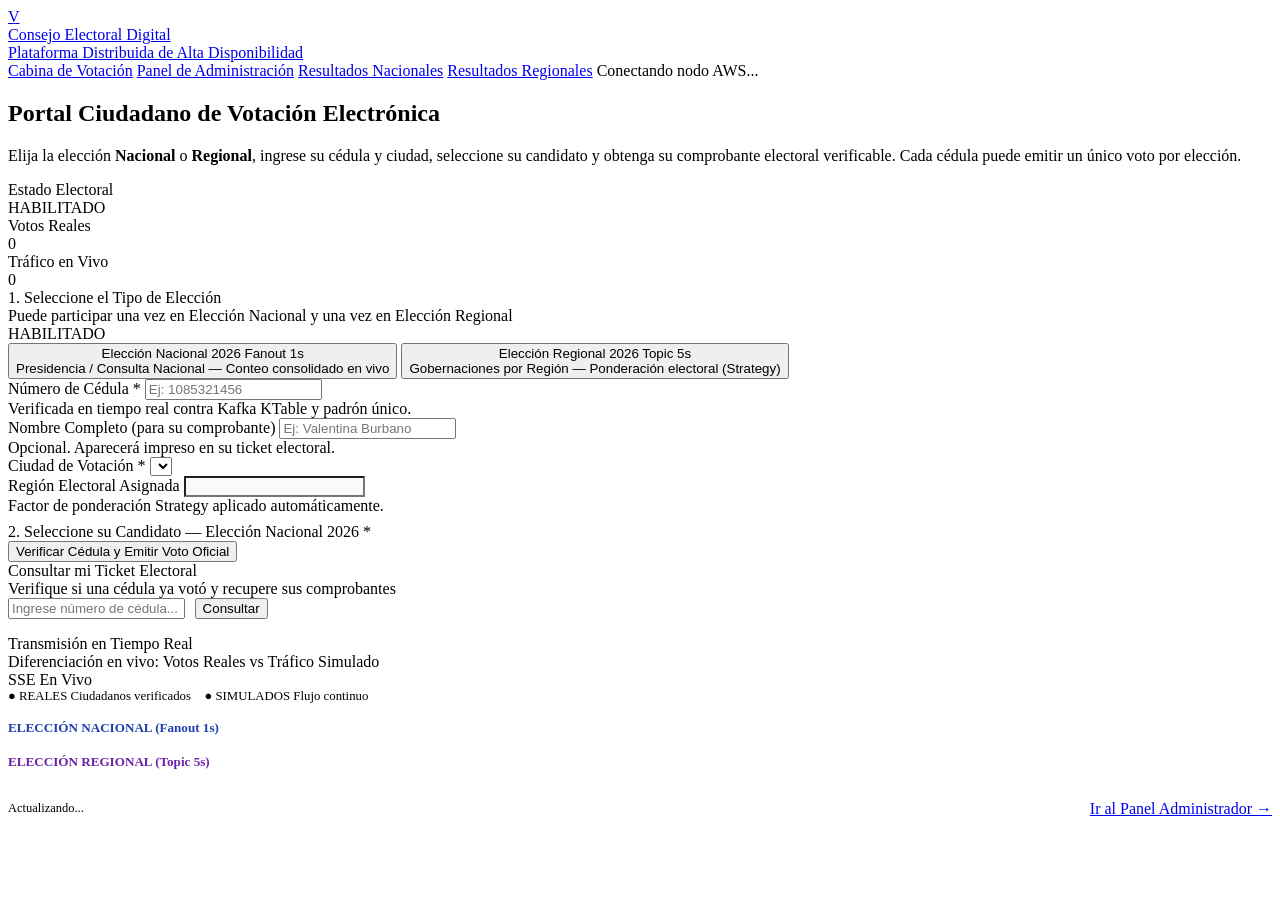
==== backend/voting-edge-node/src/main/resources/static/index.html @ 91b397a7 "feat: arquitectura distribuida AWS ALB, sin Firebase, portal ciudadano con tickets y panel admin en " ====
<!DOCTYPE html>
<html lang="es">
<head>
    <meta charset="UTF-8">
    <meta name="viewport" content="width=device-width, initial-scale=1.0">
    <title>Plataforma Oficial de Votación — Nacional y Regional</title>
    <link rel="stylesheet" href="/styles.css">
</head>
<body>
    <nav class="topbar">
        <div class="topbar-inner">
            <a class="brand" href="/">
                <div class="brand-seal">V</div>
                <div>
                    <div class="brand-title">Consejo Electoral Digital</div>
                    <div class="brand-sub">Plataforma Distribuida de Alta Disponibilidad</div>
                </div>
            </a>
            <div class="nav-links">
                <a class="nav-link active" href="/">Cabina de Votación</a>
                <a class="nav-link" href="/admin.html">Panel de Administración</a>
                <a class="nav-link" href="/dashboard-global.html">Resultados Nacionales</a>
                <a class="nav-link" href="/dashboard-regional.html">Resultados Regionales</a>
                <span class="node-pill" id="nodePill">
                    <span class="pulse-dot"></span>
                    <span id="activeNodeLabel">Conectando nodo AWS...</span>
                </span>
            </div>
        </div>
    </nav>

    <main class="container">
        <section class="hero">
            <div>
                <h1>Portal Ciudadano de Votación Electrónica</h1>
                <p>
                    Elija la elección <strong>Nacional</strong> o <strong>Regional</strong>, ingrese su cédula y ciudad,
                    seleccione su candidato y obtenga su comprobante electoral verificable. Cada cédula puede emitir
                    un único voto por elección.
                </p>
            </div>
            <div class="hero-stats">
                <div class="hero-stat">
                    <div class="hero-stat-label">Estado Electoral</div>
                    <div class="hero-stat-val" id="heroLifecycle">HABILITADO</div>
                </div>
                <div class="hero-stat">
                    <div class="hero-stat-label">Votos Reales</div>
                    <div class="hero-stat-val" id="heroRealVotes">0</div>
                </div>
                <div class="hero-stat">
                    <div class="hero-stat-label">Tráfico en Vivo</div>
                    <div class="hero-stat-val" id="heroTotalVotes">0</div>
                </div>
            </div>
        </section>

        <div class="grid-2">
            <!-- LEFT: Citizen Voting Booth -->
            <div>
                <div class="card">
                    <div class="card-header">
                        <div>
                            <div class="card-title">1. Seleccione el Tipo de Elección</div>
                            <div class="card-subtitle">Puede participar una vez en Elección Nacional y una vez en Elección Regional</div>
                        </div>
                        <span class="badge badge-ok" id="stateBadge">HABILITADO</span>
                    </div>

                    <div class="election-tabs">
                        <button type="button" class="election-tab active" id="tabNacional" onclick="selectElection('NACIONAL')">
                            <div class="election-tab-title">
                                <span>Elección Nacional 2026</span>
                                <span class="badge badge-nac">Fanout 1s</span>
                            </div>
                            <div class="election-tab-desc">Presidencia / Consulta Nacional — Conteo consolidado en vivo</div>
                        </button>
                        <button type="button" class="election-tab" id="tabRegional" onclick="selectElection('REGIONAL')">
                            <div class="election-tab-title">
                                <span>Elección Regional 2026</span>
                                <span class="badge badge-reg">Topic 5s</span>
                            </div>
                            <div class="election-tab-desc">Gobernaciones por Región — Ponderación electoral (Strategy)</div>
                        </button>
                    </div>

                    <form id="voteForm" onsubmit="submitCitizenVote(event)">
                        <div class="form-row">
                            <div class="form-group">
                                <label for="cedulaInput">Número de Cédula *</label>
                                <input type="text" id="cedulaInput" placeholder="Ej: 1085321456" minlength="3" maxlength="64" required>
                                <div class="helper-text">Verificada en tiempo real contra Kafka KTable y padrón único.</div>
                            </div>
                            <div class="form-group">
                                <label for="voterNameInput">Nombre Completo (para su comprobante)</label>
                                <input type="text" id="voterNameInput" placeholder="Ej: Valentina Burbano" maxlength="100">
                                <div class="helper-text">Opcional. Aparecerá impreso en su ticket electoral.</div>
                            </div>
                        </div>

                        <div class="form-row">
                            <div class="form-group">
                                <label for="citySelect">Ciudad de Votación *</label>
                                <select id="citySelect" required onchange="onCityChanged()"></select>
                            </div>
                            <div class="form-group">
                                <label for="regionDisplay">Región Electoral Asignada</label>
                                <input type="text" id="regionDisplay" readonly style="background: #f8fafc; font-weight: 700;">
                                <div class="helper-text" id="regionWeightHint">Factor de ponderación Strategy aplicado automáticamente.</div>
                            </div>
                        </div>

                        <div style="margin-top: 0.5rem;">
                            <label id="ballotTitle">2. Seleccione su Candidato — Elección Nacional 2026 *</label>
                            <div class="ballot-grid" id="ballotGrid"></div>
                        </div>

                        <button type="submit" class="btn btn-success btn-block" id="submitVoteBtn">
                            Verificar Cédula y Emitir Voto Oficial
                        </button>
                    </form>

                    <div id="voteFeedback"></div>
                    <div id="ticketContainer"></div>
                </div>
            </div>

            <!-- RIGHT: Ticket Verification + Live Snapshot -->
            <div>
                <div class="card">
                    <div class="card-header">
                        <div>
                            <div class="card-title">Consultar mi Ticket Electoral</div>
                            <div class="card-subtitle">Verifique si una cédula ya votó y recupere sus comprobantes</div>
                        </div>
                    </div>
                    <form onsubmit="lookupTickets(event)" style="display: flex; gap: 0.6rem;">
                        <input type="text" id="lookupCedulaInput" placeholder="Ingrese número de cédula..." required>
                        <button type="submit" class="btn btn-primary">Consultar</button>
                    </form>
                    <div id="lookupResults" style="margin-top: 1rem;"></div>
                </div>

                <div class="card">
                    <div class="card-header">
                        <div>
                            <div class="card-title">Transmisión en Tiempo Real</div>
                            <div class="card-subtitle">Diferenciación en vivo: Votos Reales vs Tráfico Simulado</div>
                        </div>
                        <span class="badge badge-ok" id="sseBadge">SSE En Vivo</span>
                    </div>

                    <div style="display: flex; gap: 0.85rem; margin-bottom: 1rem; font-size: 0.8rem;">
                        <span><span class="badge badge-real">● REALES</span> Ciudadanos verificados</span>
                        <span><span class="badge badge-sim">● SIMULADOS</span> Flujo continuo</span>
                    </div>

                    <div id="livePreviewNational" style="margin-bottom: 1.15rem;">
                        <div style="font-size: 0.82rem; font-weight: 800; color: #1e40af; margin-bottom: 0.5rem;">
                            ELECCIÓN NACIONAL (Fanout 1s)
                        </div>
                        <div id="previewNacBars"></div>
                    </div>

                    <div id="livePreviewRegional">
                        <div style="font-size: 0.82rem; font-weight: 800; color: #6b21a8; margin-bottom: 0.5rem;">
                            ELECCIÓN REGIONAL (Topic 5s)
                        </div>
                        <div id="previewRegBars"></div>
                    </div>

                    <div style="margin-top: 1rem; padding-top: 0.85rem; border-top: 1px solid var(--border); display: flex; justify-content: space-between; align-items: center;">
                        <span style="font-size: 0.78rem; color: var(--ink-soft);" id="previewUpdated">Actualizando...</span>
                        <a href="/admin.html" class="btn btn-outline btn-sm">Ir al Panel Administrador →</a>
                    </div>
                </div>
            </div>
        </div>
    </main>

    <script src="/app.js"></script>
</body>
</html>
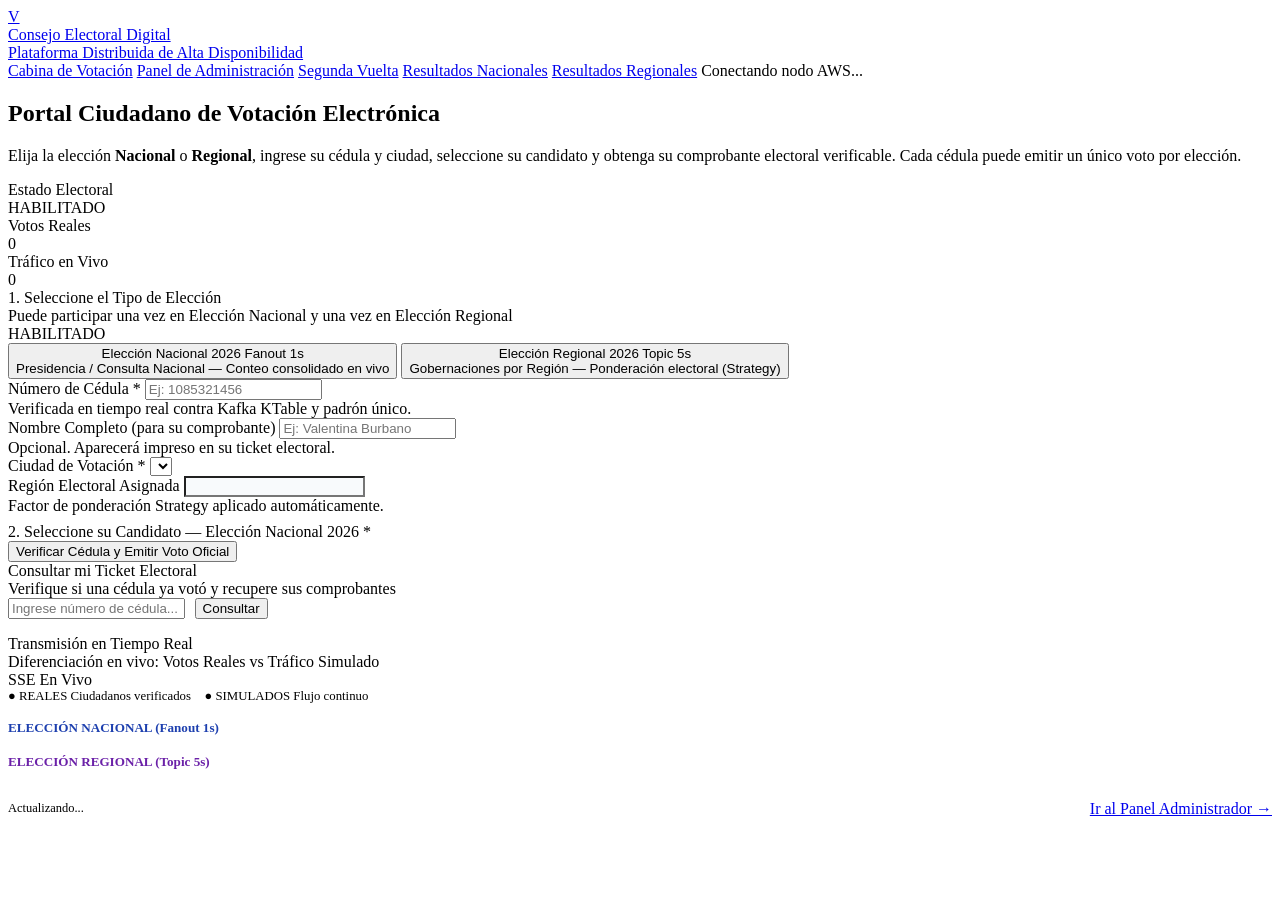
==== commit 2b58a7f3: "feat: consistencia multi-nodo reales/simulados, bloqueo por suplantacion, prediccion segunda vuelta " ====
--- a/backend/voting-edge-node/src/main/resources/static/index.html
+++ b/backend/voting-edge-node/src/main/resources/static/index.html
@@ -19,6 +19,7 @@
             <div class="nav-links">
                 <a class="nav-link active" href="/">Cabina de Votación</a>
                 <a class="nav-link" href="/admin.html">Panel de Administración</a>
+                <a class="nav-link" href="/prediccion.html">Segunda Vuelta</a>
                 <a class="nav-link" href="/dashboard-global.html">Resultados Nacionales</a>
                 <a class="nav-link" href="/dashboard-regional.html">Resultados Regionales</a>
                 <span class="node-pill" id="nodePill">
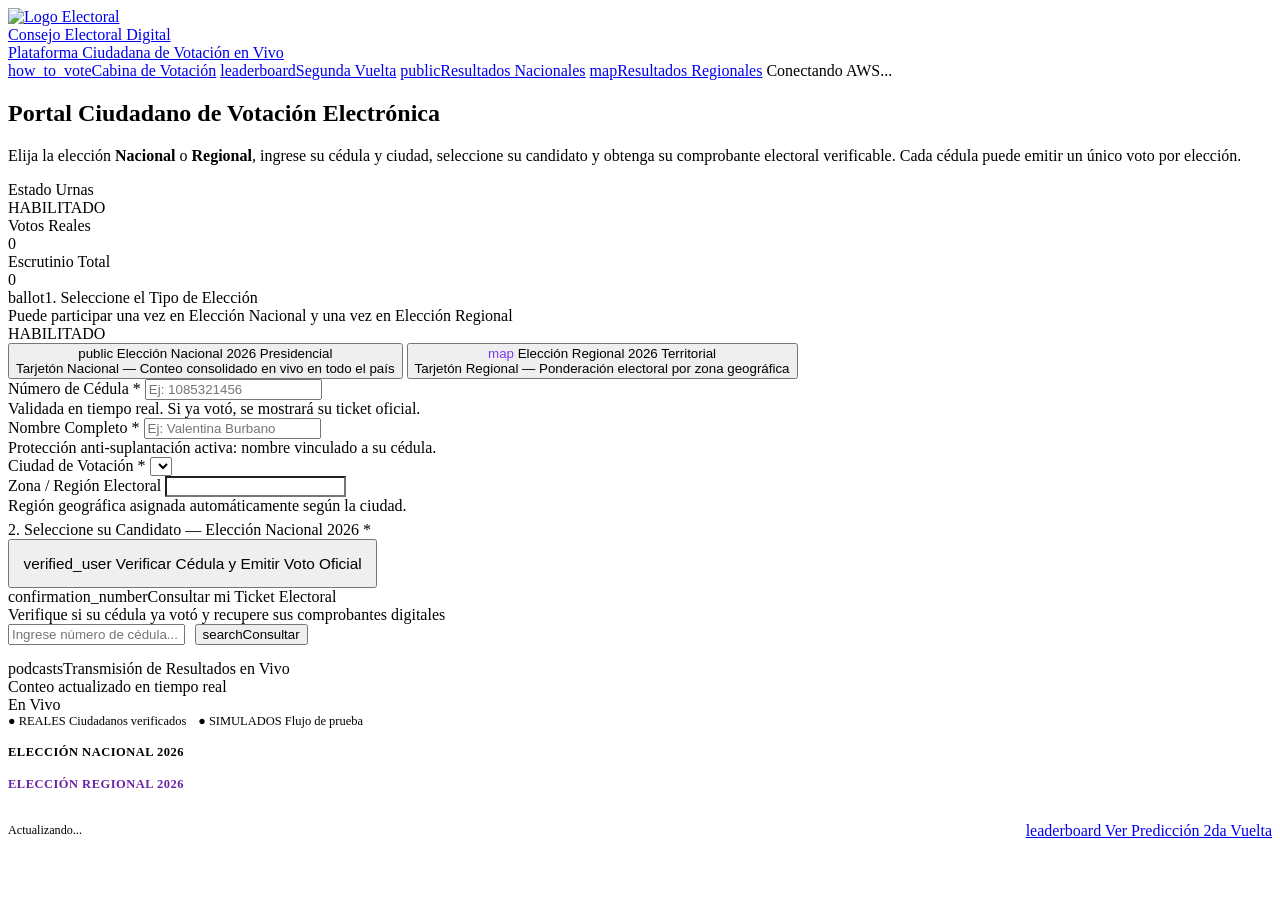
==== commit b9fc69da: "feat: UI/UX #20B2A6, mapa interactivo Colombia en vivo, acceso admin oculto en logo, retratos y bot " ====
--- a/backend/voting-edge-node/src/main/resources/static/index.html
+++ b/backend/voting-edge-node/src/main/resources/static/index.html
@@ -3,28 +3,30 @@
 <head>
     <meta charset="UTF-8">
     <meta name="viewport" content="width=device-width, initial-scale=1.0">
-    <title>Plataforma Oficial de Votación — Nacional y Regional</title>
+    <title>Cabina Oficial de Votación — Nacional y Regional</title>
     <link rel="stylesheet" href="/styles.css">
 </head>
 <body>
     <nav class="topbar">
         <div class="topbar-inner">
-            <a class="brand" href="/">
-                <div class="brand-seal">V</div>
+            <!-- Logo personalizado: acceso oculto al Panel de Administración -->
+            <a class="brand" href="/admin.html" title="Consejo Electoral Digital">
+                <div class="brand-logo-wrap">
+                    <img src="/assets/logo.png" alt="Logo Electoral">
+                </div>
                 <div>
                     <div class="brand-title">Consejo Electoral Digital</div>
-                    <div class="brand-sub">Plataforma Distribuida de Alta Disponibilidad</div>
+                    <div class="brand-sub">Plataforma Ciudadana de Votación en Vivo</div>
                 </div>
             </a>
             <div class="nav-links">
-                <a class="nav-link active" href="/">Cabina de Votación</a>
-                <a class="nav-link" href="/admin.html">Panel de Administración</a>
-                <a class="nav-link" href="/prediccion.html">Segunda Vuelta</a>
-                <a class="nav-link" href="/dashboard-global.html">Resultados Nacionales</a>
-                <a class="nav-link" href="/dashboard-regional.html">Resultados Regionales</a>
+                <a class="nav-link active" href="/"><span class="ms ms-sm">how_to_vote</span>Cabina de Votación</a>
+                <a class="nav-link" href="/prediccion.html"><span class="ms ms-sm">leaderboard</span>Segunda Vuelta</a>
+                <a class="nav-link" href="/dashboard-global.html"><span class="ms ms-sm">public</span>Resultados Nacionales</a>
+                <a class="nav-link" href="/dashboard-regional.html"><span class="ms ms-sm">map</span>Resultados Regionales</a>
                 <span class="node-pill" id="nodePill">
                     <span class="pulse-dot"></span>
-                    <span id="activeNodeLabel">Conectando nodo AWS...</span>
+                    <span id="activeNodeLabel">Conectando AWS...</span>
                 </span>
             </div>
         </div>
@@ -42,7 +44,7 @@
             </div>
             <div class="hero-stats">
                 <div class="hero-stat">
-                    <div class="hero-stat-label">Estado Electoral</div>
+                    <div class="hero-stat-label">Estado Urnas</div>
                     <div class="hero-stat-val" id="heroLifecycle">HABILITADO</div>
                 </div>
                 <div class="hero-stat">
@@ -50,7 +52,7 @@
                     <div class="hero-stat-val" id="heroRealVotes">0</div>
                 </div>
                 <div class="hero-stat">
-                    <div class="hero-stat-label">Tráfico en Vivo</div>
+                    <div class="hero-stat-label">Escrutinio Total</div>
                     <div class="hero-stat-val" id="heroTotalVotes">0</div>
                 </div>
             </div>
@@ -62,7 +64,7 @@
                 <div class="card">
                     <div class="card-header">
                         <div>
-                            <div class="card-title">1. Seleccione el Tipo de Elección</div>
+                            <div class="card-title"><span class="ms">ballot</span>1. Seleccione el Tipo de Elección</div>
                             <div class="card-subtitle">Puede participar una vez en Elección Nacional y una vez en Elección Regional</div>
                         </div>
                         <span class="badge badge-ok" id="stateBadge">HABILITADO</span>
@@ -71,17 +73,17 @@
                     <div class="election-tabs">
                         <button type="button" class="election-tab active" id="tabNacional" onclick="selectElection('NACIONAL')">
                             <div class="election-tab-title">
-                                <span>Elección Nacional 2026</span>
-                                <span class="badge badge-nac">Fanout 1s</span>
+                                <span><span class="ms ms-sm" style="color: var(--brand-dark);">public</span> Elección Nacional 2026</span>
+                                <span class="badge badge-brand">Presidencial</span>
                             </div>
-                            <div class="election-tab-desc">Presidencia / Consulta Nacional — Conteo consolidado en vivo</div>
+                            <div class="election-tab-desc">Tarjetón Nacional — Conteo consolidado en vivo en todo el país</div>
                         </button>
                         <button type="button" class="election-tab" id="tabRegional" onclick="selectElection('REGIONAL')">
                             <div class="election-tab-title">
-                                <span>Elección Regional 2026</span>
-                                <span class="badge badge-reg">Topic 5s</span>
+                                <span><span class="ms ms-sm" style="color: #7c3aed;">map</span> Elección Regional 2026</span>
+                                <span class="badge badge-reg">Territorial</span>
                             </div>
-                            <div class="election-tab-desc">Gobernaciones por Región — Ponderación electoral (Strategy)</div>
+                            <div class="election-tab-desc">Tarjetón Regional — Ponderación electoral por zona geográfica</div>
                         </button>
                     </div>
 
@@ -90,12 +92,12 @@
                             <div class="form-group">
                                 <label for="cedulaInput">Número de Cédula *</label>
                                 <input type="text" id="cedulaInput" placeholder="Ej: 1085321456" minlength="3" maxlength="64" required>
-                                <div class="helper-text">Verificada en tiempo real contra Kafka KTable y padrón único.</div>
+                                <div class="helper-text">Validada en tiempo real. Si ya votó, se mostrará su ticket oficial.</div>
                             </div>
                             <div class="form-group">
-                                <label for="voterNameInput">Nombre Completo (para su comprobante)</label>
-                                <input type="text" id="voterNameInput" placeholder="Ej: Valentina Burbano" maxlength="100">
-                                <div class="helper-text">Opcional. Aparecerá impreso en su ticket electoral.</div>
+                                <label for="voterNameInput">Nombre Completo *</label>
+                                <input type="text" id="voterNameInput" placeholder="Ej: Valentina Burbano" maxlength="100" required>
+                                <div class="helper-text">Protección anti-suplantación activa: nombre vinculado a su cédula.</div>
                             </div>
                         </div>
 
@@ -105,19 +107,19 @@
                                 <select id="citySelect" required onchange="onCityChanged()"></select>
                             </div>
                             <div class="form-group">
-                                <label for="regionDisplay">Región Electoral Asignada</label>
-                                <input type="text" id="regionDisplay" readonly style="background: #f8fafc; font-weight: 700;">
-                                <div class="helper-text" id="regionWeightHint">Factor de ponderación Strategy aplicado automáticamente.</div>
+                                <label for="regionDisplay">Zona / Región Electoral</label>
+                                <input type="text" id="regionDisplay" readonly style="background: var(--surface-soft); font-weight: 700;">
+                                <div class="helper-text" id="regionWeightHint">Región geográfica asignada automáticamente según la ciudad.</div>
                             </div>
                         </div>
 
-                        <div style="margin-top: 0.5rem;">
+                        <div style="margin-top: 0.4rem;">
                             <label id="ballotTitle">2. Seleccione su Candidato — Elección Nacional 2026 *</label>
                             <div class="ballot-grid" id="ballotGrid"></div>
                         </div>
 
-                        <button type="submit" class="btn btn-success btn-block" id="submitVoteBtn">
-                            Verificar Cédula y Emitir Voto Oficial
+                        <button type="submit" class="btn btn-primary btn-block" id="submitVoteBtn" style="padding: 0.85rem; font-size: 0.96rem;">
+                            <span class="ms">verified_user</span> Verificar Cédula y Emitir Voto Oficial
                         </button>
                     </form>
 
@@ -126,53 +128,55 @@
                 </div>
             </div>
 
-            <!-- RIGHT: Ticket Verification + Live Snapshot -->
+            <!-- RIGHT: Ticket Lookup + Live Results Preview -->
             <div>
                 <div class="card">
                     <div class="card-header">
                         <div>
-                            <div class="card-title">Consultar mi Ticket Electoral</div>
-                            <div class="card-subtitle">Verifique si una cédula ya votó y recupere sus comprobantes</div>
+                            <div class="card-title"><span class="ms">confirmation_number</span>Consultar mi Ticket Electoral</div>
+                            <div class="card-subtitle">Verifique si su cédula ya votó y recupere sus comprobantes digitales</div>
                         </div>
                     </div>
                     <form onsubmit="lookupTickets(event)" style="display: flex; gap: 0.6rem;">
                         <input type="text" id="lookupCedulaInput" placeholder="Ingrese número de cédula..." required>
-                        <button type="submit" class="btn btn-primary">Consultar</button>
+                        <button type="submit" class="btn btn-dark"><span class="ms ms-sm">search</span>Consultar</button>
                     </form>
-                    <div id="lookupResults" style="margin-top: 1rem;"></div>
+                    <div id="lookupResults" style="margin-top: 0.9rem;"></div>
                 </div>
 
                 <div class="card">
                     <div class="card-header">
                         <div>
-                            <div class="card-title">Transmisión en Tiempo Real</div>
-                            <div class="card-subtitle">Diferenciación en vivo: Votos Reales vs Tráfico Simulado</div>
+                            <div class="card-title"><span class="ms">podcasts</span>Transmisión de Resultados en Vivo</div>
+                            <div class="card-subtitle">Conteo actualizado en tiempo real</div>
                         </div>
-                        <span class="badge badge-ok" id="sseBadge">SSE En Vivo</span>
+                        <span class="badge badge-ok" id="sseBadge">En Vivo</span>
                     </div>
 
-                    <div style="display: flex; gap: 0.85rem; margin-bottom: 1rem; font-size: 0.8rem;">
+                    <div style="display: flex; gap: 0.75rem; flex-wrap: wrap; margin-bottom: 1rem; font-size: 0.78rem;">
                         <span><span class="badge badge-real">● REALES</span> Ciudadanos verificados</span>
-                        <span><span class="badge badge-sim">● SIMULADOS</span> Flujo continuo</span>
+                        <span><span class="badge badge-brand">● SIMULADOS</span> Flujo de prueba</span>
                     </div>
 
-                    <div id="livePreviewNational" style="margin-bottom: 1.15rem;">
-                        <div style="font-size: 0.82rem; font-weight: 800; color: #1e40af; margin-bottom: 0.5rem;">
-                            ELECCIÓN NACIONAL (Fanout 1s)
+                    <div style="margin-bottom: 1.1rem;">
+                        <div style="font-size: 0.78rem; font-weight: 800; color: var(--brand-darker); text-transform: uppercase; letter-spacing: 0.04em; margin-bottom: 0.5rem;">
+                            Elección Nacional 2026
                         </div>
                         <div id="previewNacBars"></div>
                     </div>
 
-                    <div id="livePreviewRegional">
-                        <div style="font-size: 0.82rem; font-weight: 800; color: #6b21a8; margin-bottom: 0.5rem;">
-                            ELECCIÓN REGIONAL (Topic 5s)
+                    <div>
+                        <div style="font-size: 0.78rem; font-weight: 800; color: #6b21a8; text-transform: uppercase; letter-spacing: 0.04em; margin-bottom: 0.5rem;">
+                            Elección Regional 2026
                         </div>
                         <div id="previewRegBars"></div>
                     </div>
 
-                    <div style="margin-top: 1rem; padding-top: 0.85rem; border-top: 1px solid var(--border); display: flex; justify-content: space-between; align-items: center;">
-                        <span style="font-size: 0.78rem; color: var(--ink-soft);" id="previewUpdated">Actualizando...</span>
-                        <a href="/admin.html" class="btn btn-outline btn-sm">Ir al Panel Administrador →</a>
+                    <div style="margin-top: 1rem; padding-top: 0.85rem; border-top: 1px solid var(--border); display: flex; justify-content: space-between; align-items: center; flex-wrap: wrap; gap: 0.5rem;">
+                        <span style="font-size: 0.76rem; color: var(--ink-soft);" id="previewUpdated">Actualizando...</span>
+                        <a href="/prediccion.html" class="btn btn-outline btn-sm">
+                            <span class="ms ms-sm">leaderboard</span> Ver Predicción 2da Vuelta
+                        </a>
                     </div>
                 </div>
             </div>
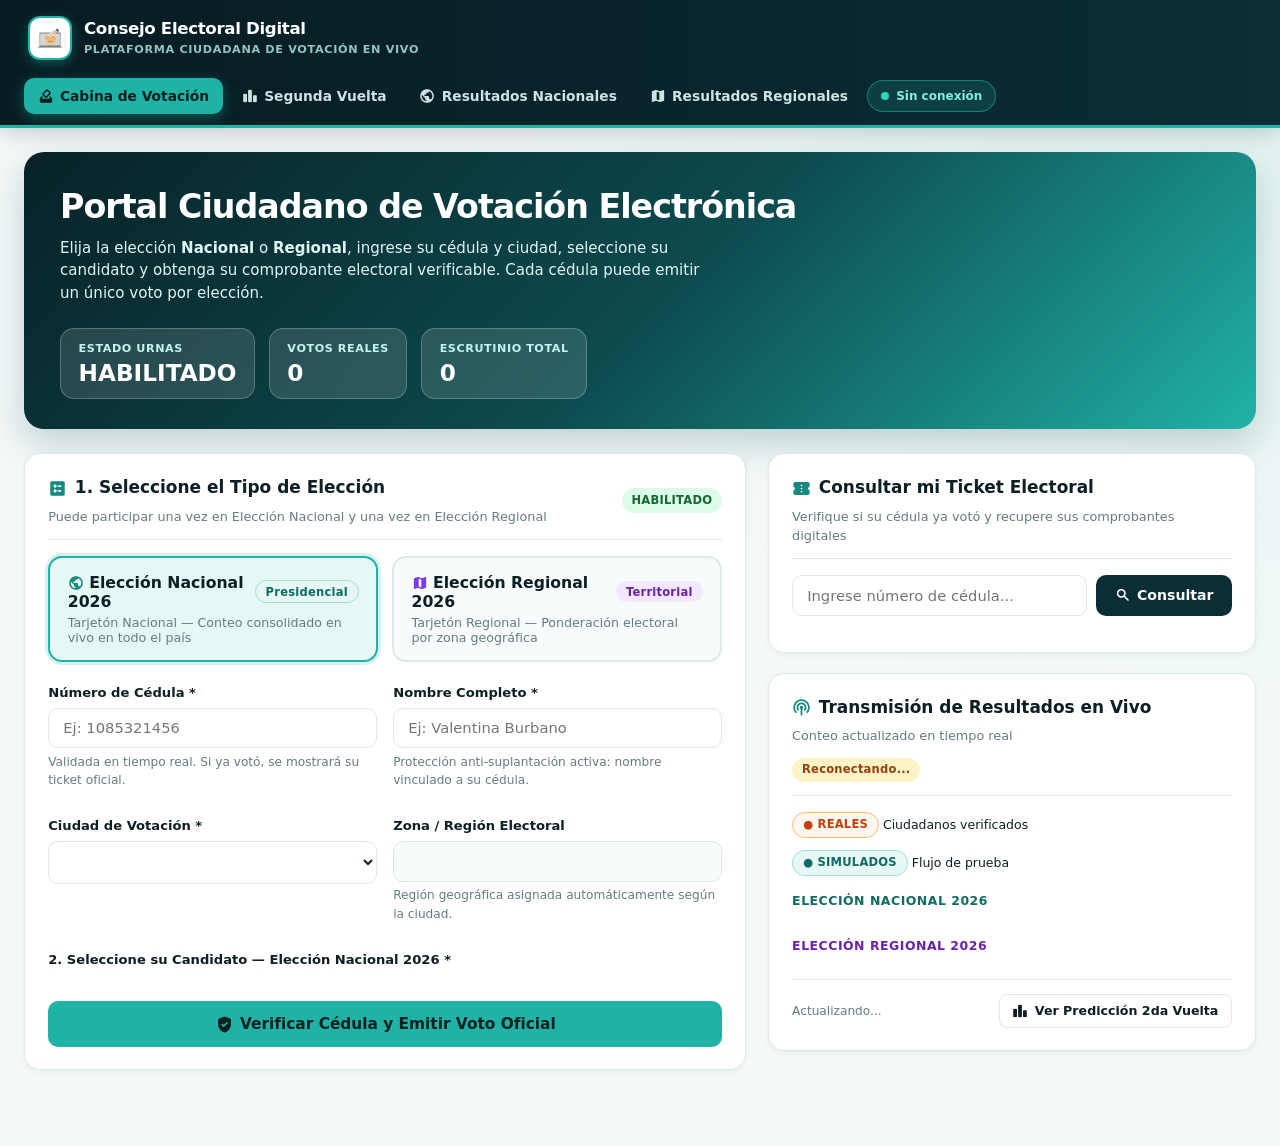
==== commit f30b0e35: "refactor(edge): actualizar integracion con dto y repositorios del dominio comun y sincronizar static" ====
--- a/backend/voting-edge-node/src/main/resources/static/index.html
+++ b/backend/voting-edge-node/src/main/resources/static/index.html
@@ -1,10 +1,10 @@
-<!DOCTYPE html>
+﻿<!DOCTYPE html>
 <html lang="es">
 <head>
     <meta charset="UTF-8">
     <meta name="viewport" content="width=device-width, initial-scale=1.0">
     <title>Cabina Oficial de Votación — Nacional y Regional</title>
-    <link rel="stylesheet" href="/styles.css">
+    <link rel="stylesheet" href="css/styles.css">
 </head>
 <body>
     <nav class="topbar">
@@ -12,7 +12,7 @@
             <!-- Logo personalizado: acceso oculto al Panel de Administración -->
             <a class="brand" href="/admin.html" title="Consejo Electoral Digital">
                 <div class="brand-logo-wrap">
-                    <img src="/assets/logo.png" alt="Logo Electoral">
+                    <img src="assets/logo.png" alt="Logo Electoral">
                 </div>
                 <div>
                     <div class="brand-title">Consejo Electoral Digital</div>
@@ -183,6 +183,6 @@
         </div>
     </main>
 
-    <script src="/app.js"></script>
+    <script src="js/app.js"></script>
 </body>
 </html>
--- a/backend/voting-edge-node/src/main/resources/static/css/styles.css
+++ b/backend/voting-edge-node/src/main/resources/static/css/styles.css
@@ -0,0 +1,883 @@
+@import url('https://fonts.googleapis.com/css2?family=Plus+Jakarta+Sans:wght@400;500;600;700;800&family=JetBrains+Mono:wght@500;700&display=swap');
+@import url('https://fonts.googleapis.com/css2?family=Material+Symbols+Rounded:opsz,wght,FILL,GRAD@20..48,400..700,0..1,-50..200');
+
+:root {
+    --brand: #20B2A6;
+    --brand-dark: #158a80;
+    --brand-darker: #0f6b63;
+    --brand-soft: #e6f7f5;
+    --brand-border: #99e2dc;
+    --header-bg: #082026;
+    --bg: #f3f8f8;
+    --surface: #ffffff;
+    --surface-soft: #f7fbfb;
+    --ink: #0c1f24;
+    --ink-muted: #455e64;
+    --ink-soft: #647c82;
+    --border: #dce9e8;
+    --real: #f97316;
+    --real-green: #059669;
+    --real-soft: #ecfdf5;
+    --real-border: #a7f3d0;
+    --sim: #4f46e5;
+    --sim-soft: #eef2ff;
+    --sim-border: #c7d2fe;
+    --warn: #d97706;
+    --warn-soft: #fffbeb;
+    --danger: #dc2626;
+    --danger-soft: #fef2f2;
+    --shadow-sm: 0 2px 6px rgba(8, 32, 38, 0.05);
+    --shadow: 0 12px 32px rgba(8, 32, 38, 0.08);
+    --radius: 16px;
+}
+
+* {
+    box-sizing: border-box;
+    margin: 0;
+    padding: 0;
+    font-family: 'Plus Jakarta Sans', ui-sans-serif, system-ui, -apple-system, sans-serif;
+}
+
+body {
+    background: radial-gradient(circle at top right, rgba(32, 178, 166, 0.09) 0%, transparent 45%), var(--bg);
+    color: var(--ink);
+    min-height: 100vh;
+    line-height: 1.5;
+}
+
+.ms {
+    font-family: 'Material Symbols Rounded';
+    font-weight: normal;
+    font-style: normal;
+    font-size: 19px;
+    line-height: 1;
+    display: inline-flex;
+    align-items: center;
+    justify-content: center;
+    vertical-align: middle;
+    font-variation-settings: 'FILL' 1, 'wght' 500, 'GRAD' 0, 'opsz' 24;
+}
+
+.ms-sm { font-size: 16px; }
+.ms-lg { font-size: 24px; }
+
+/* Navbar */
+.topbar {
+    background: linear-gradient(90deg, #071c22 0%, #0b2d35 100%);
+    color: #fff;
+    border-bottom: 3px solid var(--brand);
+    position: sticky;
+    top: 0;
+    z-index: 1000;
+    box-shadow: 0 4px 20px rgba(7, 28, 34, 0.2);
+}
+
+.topbar-inner {
+    max-width: 1380px;
+    margin: 0 auto;
+    padding: 0.72rem 1.5rem;
+    display: flex;
+    flex-wrap: wrap;
+    align-items: center;
+    justify-content: space-between;
+    gap: 0.9rem;
+}
+
+.brand {
+    display: flex;
+    align-items: center;
+    gap: 0.75rem;
+    text-decoration: none;
+    color: #fff;
+    cursor: pointer;
+    padding: 0.25rem 0.55rem 0.25rem 0.25rem;
+    border-radius: 12px;
+    transition: background 0.18s ease, transform 0.15s ease;
+}
+
+.brand:hover {
+    background: rgba(32, 178, 166, 0.14);
+}
+
+.brand-logo-wrap {
+    width: 44px;
+    height: 44px;
+    border-radius: 12px;
+    background: #ffffff;
+    display: grid;
+    place-items: center;
+    overflow: hidden;
+    padding: 3px;
+    box-shadow: 0 4px 12px rgba(32, 178, 166, 0.35);
+    border: 2px solid var(--brand);
+    flex-shrink: 0;
+}
+
+.brand-logo-wrap img {
+    width: 100%;
+    height: 100%;
+    object-fit: contain;
+}
+
+.brand-title {
+    font-size: 1.04rem;
+    font-weight: 800;
+    letter-spacing: -0.02em;
+}
+
+.brand-sub {
+    font-size: 0.7rem;
+    color: #93c5c0;
+    text-transform: uppercase;
+    letter-spacing: 0.06em;
+    font-weight: 600;
+}
+
+.nav-links {
+    display: flex;
+    align-items: center;
+    gap: 0.35rem;
+    flex-wrap: wrap;
+}
+
+.nav-link {
+    color: #cde3e1;
+    text-decoration: none;
+    padding: 0.48rem 0.85rem;
+    border-radius: 10px;
+    font-size: 0.86rem;
+    font-weight: 600;
+    display: inline-flex;
+    align-items: center;
+    gap: 0.4rem;
+    transition: all 0.16s ease;
+}
+
+.nav-link:hover {
+    background: rgba(255, 255, 255, 0.09);
+    color: #fff;
+}
+
+.nav-link.active {
+    background: var(--brand);
+    color: #05201e;
+    font-weight: 800;
+    box-shadow: 0 4px 14px rgba(32, 178, 166, 0.38);
+}
+
+.node-pill {
+    display: inline-flex;
+    align-items: center;
+    gap: 0.45rem;
+    background: rgba(32, 178, 166, 0.16);
+    border: 1px solid rgba(32, 178, 166, 0.55);
+    color: #7bf0e6;
+    font-size: 0.75rem;
+    font-weight: 700;
+    padding: 0.36rem 0.8rem;
+    border-radius: 999px;
+}
+
+.pulse-dot {
+    width: 8px;
+    height: 8px;
+    border-radius: 50%;
+    background: #2dd4bf;
+    animation: pulse 1.6s infinite;
+}
+
+@keyframes pulse {
+    0%, 100% { opacity: 1; transform: scale(1); }
+    50% { opacity: 0.35; transform: scale(1.25); }
+}
+
+/* Main Container */
+.container {
+    max-width: 1380px;
+    margin: 0 auto;
+    padding: 1.5rem 1.5rem 3.5rem;
+}
+
+/* Hero Banner */
+.hero {
+    background: linear-gradient(135deg, #072227 0%, #0d4a4e 52%, #20B2A6 100%);
+    color: #fff;
+    border-radius: 20px;
+    padding: 1.85rem 2.25rem;
+    margin-bottom: 1.5rem;
+    display: flex;
+    flex-wrap: wrap;
+    justify-content: space-between;
+    align-items: center;
+    gap: 1.5rem;
+    box-shadow: 0 14px 36px rgba(13, 74, 78, 0.22);
+}
+
+.hero h1 {
+    font-size: clamp(1.45rem, 2.6vw, 2.15rem);
+    font-weight: 800;
+    letter-spacing: -0.03em;
+    margin-bottom: 0.3rem;
+}
+
+.hero p {
+    color: #dff7f5;
+    font-size: 0.94rem;
+    max-width: 660px;
+}
+
+.hero-stats {
+    display: flex;
+    gap: 0.85rem;
+    flex-wrap: wrap;
+}
+
+.hero-stat {
+    background: rgba(255, 255, 255, 0.13);
+    backdrop-filter: blur(8px);
+    border: 1px solid rgba(255, 255, 255, 0.24);
+    border-radius: 14px;
+    padding: 0.72rem 1.1rem;
+    min-width: 130px;
+}
+
+.hero-stat-label {
+    font-size: 0.7rem;
+    text-transform: uppercase;
+    letter-spacing: 0.05em;
+    color: #c2f5ef;
+    font-weight: 700;
+}
+
+.hero-stat-val {
+    font-size: 1.45rem;
+    font-weight: 800;
+    line-height: 1.25;
+}
+
+/* Layout Grids */
+.grid-2 {
+    display: grid;
+    grid-template-columns: 1.48fr 1fr;
+    gap: 1.35rem;
+    align-items: start;
+}
+
+.grid-equal {
+    display: grid;
+    grid-template-columns: repeat(2, minmax(0, 1fr));
+    gap: 1.25rem;
+    align-items: stretch;
+}
+
+.grid-4-controls {
+    display: grid;
+    grid-template-columns: repeat(2, minmax(0, 1fr));
+    gap: 1.25rem;
+    margin-bottom: 1.25rem;
+}
+
+.kpi-grid {
+    display: grid;
+    grid-template-columns: repeat(auto-fit, minmax(210px, 1fr));
+    gap: 1rem;
+    margin-bottom: 1.35rem;
+}
+
+@media (max-width: 1024px) {
+    .grid-2, .grid-equal, .grid-4-controls { grid-template-columns: 1fr; }
+}
+
+/* Cards */
+.card {
+    background: var(--surface);
+    border: 1px solid var(--border);
+    border-radius: var(--radius);
+    padding: 1.35rem 1.45rem;
+    box-shadow: var(--shadow-sm);
+    margin-bottom: 1.25rem;
+    display: flex;
+    flex-direction: column;
+}
+
+.grid-equal .card, .grid-4-controls .card {
+    margin-bottom: 0;
+    height: 100%;
+}
+
+.card-header {
+    display: flex;
+    flex-wrap: wrap;
+    justify-content: space-between;
+    align-items: center;
+    gap: 0.75rem;
+    margin-bottom: 1rem;
+    padding-bottom: 0.8rem;
+    border-bottom: 1px solid var(--border);
+}
+
+.card-title {
+    font-size: 1.06rem;
+    font-weight: 800;
+    color: var(--ink);
+    display: inline-flex;
+    align-items: center;
+    gap: 0.48rem;
+}
+
+.card-title .ms {
+    color: var(--brand-dark);
+}
+
+.card-subtitle {
+    font-size: 0.8rem;
+    color: var(--ink-soft);
+    margin-top: 2px;
+}
+
+/* KPI Cards */
+.kpi-card {
+    background: var(--surface);
+    border: 1px solid var(--border);
+    border-radius: var(--radius);
+    padding: 1.15rem 1.25rem;
+    box-shadow: var(--shadow-sm);
+    transition: transform 0.16s ease;
+    display: flex;
+    flex-direction: column;
+    justify-content: space-between;
+    min-width: 0;
+    overflow: hidden;
+    color: var(--ink);
+}
+
+.kpi-card:hover { transform: translateY(-2px); }
+
+.kpi-card.kpi-teal { background: var(--brand-soft); border-color: var(--brand-border); color: var(--ink); }
+.kpi-card.kpi-teal .kpi-label { color: var(--brand-darker); }
+.kpi-card.kpi-teal .kpi-value { color: #0b4f4a; }
+.kpi-card.real { background: var(--real-soft); border-color: var(--real-border); }
+.kpi-card.sim { background: var(--sim-soft); border-color: var(--sim-border); }
+.kpi-card.danger { background: var(--danger-soft); border-color: #fecaca; }
+
+.kpi-label {
+    font-size: 0.73rem;
+    text-transform: uppercase;
+    letter-spacing: 0.04em;
+    color: var(--ink-soft);
+    font-weight: 800;
+    display: flex;
+    align-items: center;
+    gap: 0.35rem;
+    line-height: 1.3;
+}
+
+.kpi-value {
+    font-size: 1.95rem;
+    font-weight: 800;
+    margin: 0.3rem 0;
+    letter-spacing: -0.03em;
+    color: var(--ink);
+    line-height: 1.15;
+}
+
+.kpi-meta {
+    font-size: 0.78rem;
+    color: var(--ink-muted);
+    line-height: 1.35;
+}
+
+/* Election Type Switcher */
+.election-tabs {
+    display: grid;
+    grid-template-columns: 1fr 1fr;
+    gap: 0.85rem;
+    margin-bottom: 1.3rem;
+}
+
+.election-tab {
+    border: 2px solid var(--border);
+    background: var(--surface-soft);
+    border-radius: 14px;
+    padding: 0.95rem 1.1rem;
+    cursor: pointer;
+    text-align: left;
+    transition: all 0.18s ease;
+}
+
+.election-tab:hover {
+    border-color: var(--brand);
+    background: var(--brand-soft);
+}
+
+.election-tab.active {
+    border-color: var(--brand);
+    background: var(--brand-soft);
+    box-shadow: 0 0 0 3px rgba(32, 178, 166, 0.18);
+}
+
+.election-tab-title {
+    font-weight: 800;
+    font-size: 0.98rem;
+    color: var(--ink);
+    display: flex;
+    justify-content: space-between;
+    align-items: center;
+    gap: 0.4rem;
+}
+
+.election-tab-desc {
+    font-size: 0.79rem;
+    color: var(--ink-soft);
+    margin-top: 0.25rem;
+}
+
+/* Form Elements */
+.form-row {
+    display: grid;
+    grid-template-columns: 1fr 1fr;
+    gap: 1rem;
+    margin-bottom: 0.85rem;
+}
+
+@media (max-width: 640px) {
+    .form-row, .election-tabs { grid-template-columns: 1fr; }
+}
+
+.form-group { margin-bottom: 0.85rem; }
+
+label {
+    display: block;
+    font-size: 0.82rem;
+    font-weight: 700;
+    color: var(--ink);
+    margin-bottom: 0.32rem;
+}
+
+input[type="text"], input[type="number"], input[type="password"], select {
+    width: 100%;
+    padding: 0.68rem 0.88rem;
+    border: 1.5px solid var(--border);
+    border-radius: 10px;
+    font-size: 0.92rem;
+    color: var(--ink);
+    background: #fff;
+    transition: border-color 0.15s, box-shadow 0.15s;
+}
+
+input:focus, select:focus {
+    outline: none;
+    border-color: var(--brand);
+    box-shadow: 0 0 0 3px rgba(32, 178, 166, 0.18);
+}
+
+.helper-text {
+    font-size: 0.76rem;
+    color: var(--ink-soft);
+    margin-top: 0.28rem;
+}
+
+/* Candidate Ballot Cards with Real Portraits */
+.ballot-grid {
+    display: grid;
+    grid-template-columns: repeat(auto-fit, minmax(235px, 1fr));
+    gap: 0.9rem;
+    margin: 0.7rem 0 1.25rem;
+}
+
+.candidate-card {
+    border: 2px solid var(--border);
+    border-radius: 14px;
+    padding: 1rem;
+    cursor: pointer;
+    transition: all 0.18s ease;
+    background: #fff;
+    position: relative;
+}
+
+.candidate-card:hover {
+    border-color: var(--brand);
+    transform: translateY(-2px);
+    box-shadow: var(--shadow);
+}
+
+.candidate-card.selected {
+    border-color: var(--brand);
+    background: var(--brand-soft);
+    box-shadow: 0 0 0 3px rgba(32, 178, 166, 0.22);
+}
+
+.candidate-top {
+    display: flex;
+    align-items: center;
+    gap: 0.8rem;
+    margin-bottom: 0.55rem;
+}
+
+.candidate-avatar {
+    width: 56px;
+    height: 56px;
+    border-radius: 50%;
+    object-fit: cover;
+    border: 2.5px solid var(--brand);
+    background: #e2f2f0;
+    flex-shrink: 0;
+}
+
+.candidate-avatar-sm {
+    width: 34px;
+    height: 34px;
+    border-radius: 50%;
+    object-fit: cover;
+    border: 2px solid var(--brand-border);
+    flex-shrink: 0;
+}
+
+.candidate-avatar-lg {
+    width: 72px;
+    height: 72px;
+    border-radius: 50%;
+    object-fit: cover;
+    border: 3px solid var(--brand);
+    box-shadow: 0 6px 16px rgba(32, 178, 166, 0.25);
+    flex-shrink: 0;
+}
+
+.ballot-num {
+    display: inline-flex;
+    align-items: center;
+    justify-content: center;
+    padding: 0.16rem 0.5rem;
+    border-radius: 999px;
+    color: #fff;
+    font-weight: 800;
+    font-size: 0.72rem;
+}
+
+.candidate-name { font-weight: 800; font-size: 0.98rem; color: var(--ink); }
+.candidate-party { font-size: 0.76rem; font-weight: 700; color: var(--brand-dark); margin-top: 2px; }
+.candidate-slogan { font-size: 0.77rem; color: var(--ink-soft); margin-top: 0.35rem; line-height: 1.4; }
+
+.selected-check {
+    position: absolute;
+    top: 0.65rem;
+    right: 0.65rem;
+    background: var(--brand);
+    color: #05201e;
+    font-size: 0.7rem;
+    font-weight: 800;
+    padding: 0.2rem 0.55rem;
+    border-radius: 999px;
+    display: none;
+    align-items: center;
+    gap: 0.2rem;
+}
+
+.candidate-card.selected .selected-check { display: inline-flex; }
+
+/* Buttons */
+.btn {
+    display: inline-flex;
+    align-items: center;
+    justify-content: center;
+    gap: 0.4rem;
+    padding: 0.68rem 1.15rem;
+    border-radius: 10px;
+    border: none;
+    font-weight: 700;
+    font-size: 0.88rem;
+    cursor: pointer;
+    transition: all 0.16s ease;
+    text-decoration: none;
+}
+
+.btn-primary { background: var(--brand); color: #04211f; }
+.btn-primary:hover { background: var(--brand-dark); color: #fff; }
+.btn-success { background: #059669; color: #fff; }
+.btn-success:hover { background: #047857; }
+.btn-warning { background: #d97706; color: #fff; }
+.btn-warning:hover { background: #b45309; }
+.btn-danger { background: #dc2626; color: #fff; }
+.btn-danger:hover { background: #b91c1c; }
+.btn-dark { background: #0b2d35; color: #fff; }
+.btn-dark:hover { background: #071c22; }
+.btn-outline { background: #fff; color: var(--ink); border: 1.5px solid var(--border); }
+.btn-outline:hover { background: var(--brand-soft); border-color: var(--brand); }
+.btn-sm { padding: 0.42rem 0.78rem; font-size: 0.79rem; border-radius: 8px; }
+.btn-block { width: 100%; }
+
+/* Badges */
+.badge {
+    display: inline-flex;
+    align-items: center;
+    gap: 0.28rem;
+    padding: 0.22rem 0.62rem;
+    border-radius: 999px;
+    font-size: 0.72rem;
+    font-weight: 800;
+    letter-spacing: 0.02em;
+    white-space: nowrap;
+}
+
+.badge-brand { background: var(--brand-soft); color: var(--brand-darker); border: 1px solid var(--brand-border); }
+.badge-real { background: #fff7ed; color: #c2410c; border: 1px solid #fdba74; }
+.badge-sim { background: var(--sim-soft); color: #3730a3; border: 1px solid var(--sim-border); }
+.badge-nac { background: #e0f2fe; color: #075985; }
+.badge-reg { background: #f3e8ff; color: #6b21a8; }
+.badge-ok { background: #dcfce7; color: #166534; }
+.badge-warn { background: #fef3c7; color: #92400e; }
+.badge-danger { background: #fee2e2; color: #991b1b; }
+.badge-neutral { background: #f1f5f9; color: #334155; }
+
+/* Official Ticket Card */
+.ticket-box {
+    border: 2px dashed var(--brand);
+    background: linear-gradient(180deg, #ffffff 0%, var(--brand-soft) 100%);
+    border-radius: 16px;
+    padding: 1.35rem;
+    margin-top: 1.15rem;
+    box-shadow: 0 12px 28px rgba(32, 178, 166, 0.14);
+}
+
+.ticket-box.duplicate {
+    border-color: #d97706;
+    background: linear-gradient(180deg, #ffffff 0%, #fffbeb 100%);
+    box-shadow: 0 12px 28px rgba(217, 119, 6, 0.14);
+}
+
+.ticket-header {
+    display: flex;
+    justify-content: space-between;
+    align-items: center;
+    flex-wrap: wrap;
+    gap: 0.5rem;
+    padding-bottom: 0.8rem;
+    border-bottom: 1px dashed #b9d9d6;
+    margin-bottom: 0.95rem;
+}
+
+.ticket-code {
+    font-family: 'JetBrains Mono', monospace;
+    font-size: 1.08rem;
+    font-weight: 700;
+    color: var(--ink);
+    background: #fff;
+    padding: 0.25rem 0.65rem;
+    border-radius: 8px;
+    border: 1px solid var(--brand-border);
+}
+
+.ticket-grid {
+    display: grid;
+    grid-template-columns: repeat(auto-fit, minmax(165px, 1fr));
+    gap: 0.72rem;
+    font-size: 0.85rem;
+}
+
+.ticket-field-label {
+    font-size: 0.69rem;
+    text-transform: uppercase;
+    letter-spacing: 0.05em;
+    color: var(--ink-soft);
+    font-weight: 800;
+}
+
+.ticket-field-value { font-weight: 700; color: var(--ink); margin-top: 0.1rem; }
+
+.alert-banner {
+    padding: 0.85rem 1.05rem;
+    border-radius: 12px;
+    font-size: 0.88rem;
+    font-weight: 600;
+    margin-top: 0.9rem;
+    display: flex;
+    align-items: center;
+    gap: 0.55rem;
+}
+
+.alert-error { background: var(--danger-soft); border: 1px solid #fecaca; color: #991b1b; }
+.alert-warn { background: var(--warn-soft); border: 1px solid #fde68a; color: #92400e; }
+.alert-success { background: var(--real-soft); border: 1px solid var(--real-border); color: #065f46; }
+
+/* Progress Bars */
+.stacked-bar {
+    height: 12px;
+    background: #e2eeee;
+    border-radius: 999px;
+    overflow: hidden;
+    display: flex;
+    width: 100%;
+    min-width: 90px;
+}
+
+.bar-real {
+    background: linear-gradient(90deg, #f97316, #fb923c);
+    height: 100%;
+    transition: width 0.4s ease;
+}
+
+.bar-sim {
+    background: linear-gradient(90deg, #20B2A6, #38bdf8);
+    height: 100%;
+    transition: width 0.4s ease;
+}
+
+/* Tables (compact, balanced height, zero awkward overflow) */
+.table-wrap {
+    overflow-x: auto;
+    overflow-y: auto;
+    border: 1px solid var(--border);
+    border-radius: 12px;
+    flex: 1;
+}
+
+.table-scroll-md { max-height: 410px; }
+
+table {
+    width: 100%;
+    border-collapse: collapse;
+    font-size: 0.84rem;
+}
+
+thead {
+    background: #f2f9f8;
+    position: sticky;
+    top: 0;
+    z-index: 2;
+}
+
+th {
+    text-align: left;
+    padding: 0.68rem 0.78rem;
+    font-size: 0.71rem;
+    text-transform: uppercase;
+    letter-spacing: 0.04em;
+    color: var(--ink-soft);
+    border-bottom: 1px solid var(--border);
+    white-space: nowrap;
+}
+
+td {
+    padding: 0.62rem 0.78rem;
+    border-bottom: 1px solid #edf5f5;
+    vertical-align: middle;
+}
+
+tbody tr:hover { background: #f7fcfb; }
+
+.mono {
+    font-family: 'JetBrains Mono', monospace;
+    font-size: 0.78rem;
+}
+
+/* Toolbar / Filters */
+.toolbar {
+    display: flex;
+    flex-wrap: wrap;
+    gap: 0.6rem;
+    align-items: center;
+    margin-bottom: 0.9rem;
+}
+
+.toolbar select, .toolbar input {
+    width: auto;
+    min-width: 150px;
+    padding: 0.48rem 0.72rem;
+    font-size: 0.82rem;
+}
+
+.node-card {
+    border: 1.5px solid var(--border);
+    border-radius: 12px;
+    padding: 0.85rem 1rem;
+    background: var(--surface-soft);
+}
+
+.node-card.active-node {
+    border-color: var(--brand);
+    background: var(--brand-soft);
+}
+
+.info-callout {
+    background: var(--brand-soft);
+    border: 1px solid var(--brand-border);
+    border-radius: 12px;
+    padding: 0.75rem 0.95rem;
+    font-size: 0.79rem;
+    color: #0e4a45;
+    line-height: 1.48;
+    margin-bottom: 0.85rem;
+}
+
+/* Live Telegram Activity Feed */
+.tg-feed {
+    max-height: 175px;
+    overflow-y: auto;
+    border: 1px solid var(--border);
+    border-radius: 10px;
+    background: #f8fcfc;
+    padding: 0.55rem 0.7rem;
+    display: flex;
+    flex-direction: column;
+    gap: 0.42rem;
+}
+
+.tg-feed-item {
+    font-size: 0.78rem;
+    padding: 0.45rem 0.6rem;
+    background: #fff;
+    border-left: 3px solid var(--brand);
+    border-radius: 6px;
+    box-shadow: 0 1px 2px rgba(0, 0, 0, 0.04);
+}
+
+/* Interactive Colombia Map */
+.map-container {
+    width: 100%;
+    height: 410px;
+    border-radius: 14px;
+    overflow: hidden;
+    border: 1.5px solid var(--border);
+    z-index: 1;
+}
+
+.map-legend {
+    display: flex;
+    flex-wrap: wrap;
+    gap: 0.9rem;
+    align-items: center;
+    font-size: 0.8rem;
+    margin-bottom: 0.85rem;
+}
+
+.legend-dot {
+    display: inline-block;
+    width: 12px;
+    height: 12px;
+    border-radius: 50%;
+    margin-right: 0.35rem;
+    vertical-align: middle;
+}
+
+@keyframes mapPulse {
+    0% { box-shadow: 0 0 0 0 rgba(249, 115, 22, 0.85); }
+    70% { box-shadow: 0 0 0 16px rgba(249, 115, 22, 0); }
+    100% { box-shadow: 0 0 0 0 rgba(249, 115, 22, 0); }
+}
+
+.real-vote-marker {
+    background: #f97316;
+    border: 3px solid #ffffff;
+    border-radius: 50%;
+    box-shadow: 0 0 0 0 rgba(249, 115, 22, 0.85);
+    animation: mapPulse 1.8s infinite;
+}
+
+.sim-vote-marker {
+    background: #20B2A6;
+    border: 2.5px solid #ffffff;
+    border-radius: 50%;
+    box-shadow: 0 3px 10px rgba(32, 178, 166, 0.45);
+}
+
+.hidden { display: none !important; }
